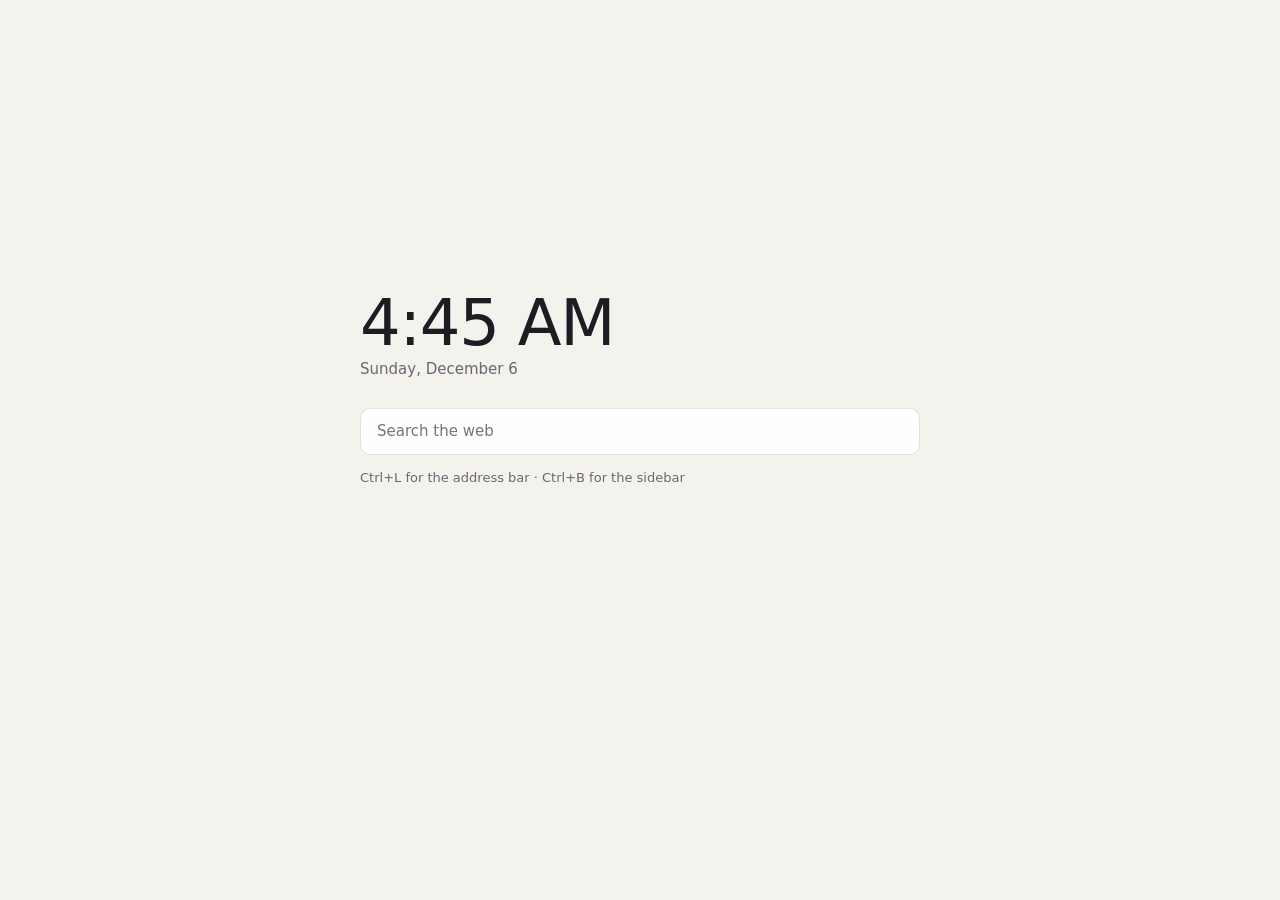
==== src/Lilt.App/NewTab/index.html @ 6a6d755d "Prototype: WinUI 3 shell, WebView2 engine, themes, sidebar, CI Core (theme parser and validator, sid" ====
<!doctype html>
<html lang="en">
<head>
<meta charset="utf-8">
<meta name="viewport" content="width=device-width, initial-scale=1">
<meta http-equiv="Content-Security-Policy" content="default-src 'self'; style-src 'self' 'unsafe-inline'; form-action https://duckduckgo.com">
<title>New tab</title>
<!--
  Lilt's start page. This copy lives in your Lilt data folder (newtab\index.html):
  edit it, add files beside it, or replace it entirely. It is served locally as https://newtab.lilt.example/
  and has no access to Lilt itself.
-->
<style>
  :root {
    color-scheme: light dark;
    --bg: #f4f2ed; --ink: #1e1c22; --muted: #6b6672; --field: #ffffffe6; --line: #1a18201f; --accent: #5b3fd0;
  }
  @media (prefers-color-scheme: dark) {
    :root { --bg: #141318; --ink: #ece9f1; --muted: #a19cab; --field: #2a2733; --line: #ffffff1a; --accent: #c4a7ff; }
  }
  * { box-sizing: border-box; }
  html, body { height: 100%; margin: 0; }
  body {
    display: grid; place-items: center; background: var(--bg); color: var(--ink);
    font: 15px/1.4 "Segoe UI Variable Text", "Segoe UI", system-ui, sans-serif;
  }
  main { width: min(560px, calc(100% - 32px)); margin-top: -12vh; }
  .time { font: 300 64px/1 "Segoe UI Variable Display", "Segoe UI", system-ui, sans-serif; letter-spacing: -0.02em; margin: 0 0 4px; }
  .date { color: var(--muted); margin: 0 0 28px; }
  form { display: flex; }
  input {
    flex: 1; font: inherit; color: inherit; background: var(--field);
    border: 1px solid var(--line); border-radius: 10px; padding: 12px 16px; outline: none;
  }
  input:focus { border-color: var(--accent); }
  p.hint { color: var(--muted); font-size: 13px; margin-top: 14px; }
</style>
</head>
<body>
<main>
  <p class="time" id="time"></p>
  <p class="date" id="date"></p>
  <form action="https://duckduckgo.com/" method="get" role="search">
    <input name="q" placeholder="Search the web" aria-label="Search the web" autocomplete="off">
  </form>
  <p class="hint">Ctrl+L for the address bar · Ctrl+B for the sidebar</p>
</main>
<script src="clock.js"></script>
</body>
</html>
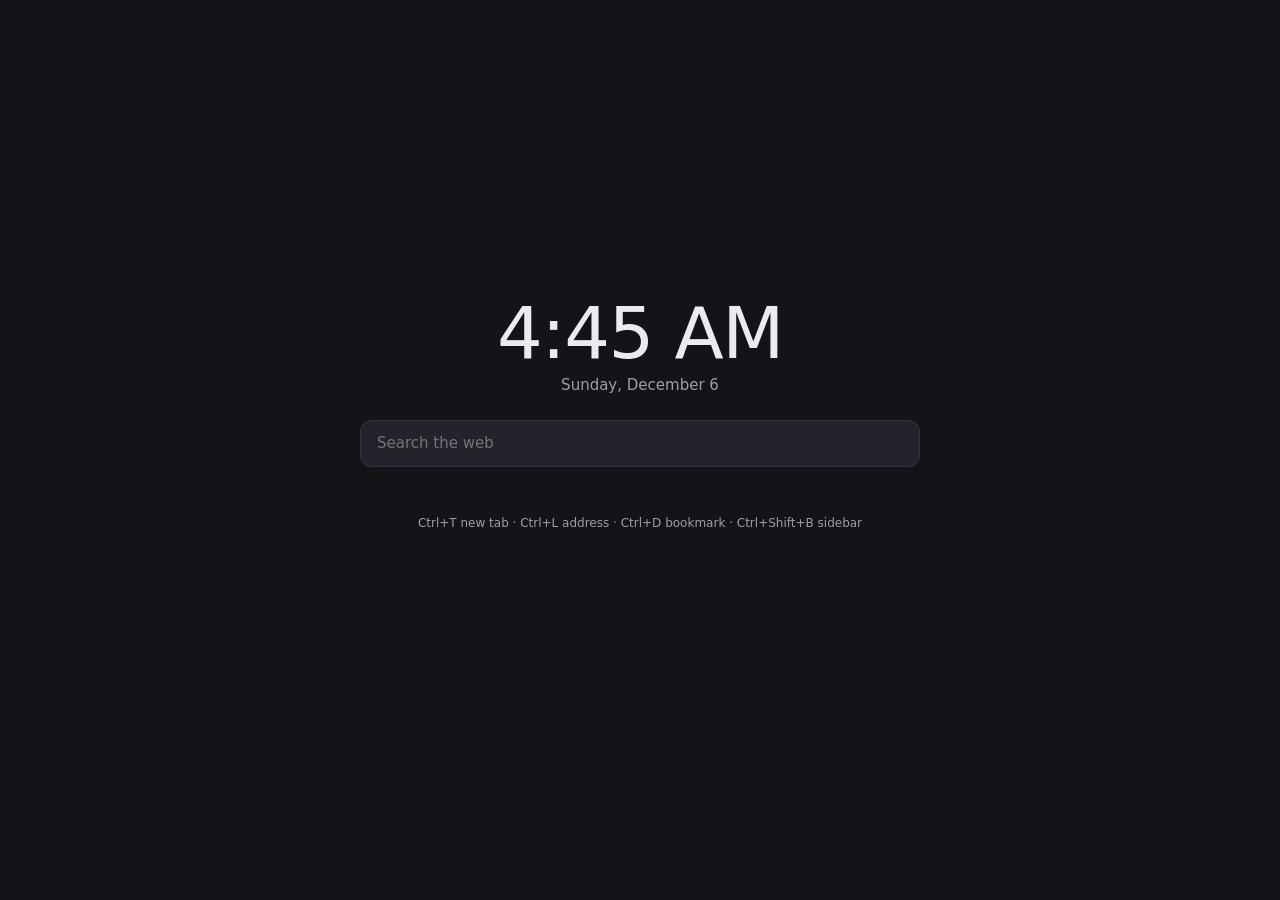
==== commit b8aa306e: "v0.2: tabs with saved sessions, bookmarks and import, home tab layout, glass backdrop, Customize pan" ====
--- a/src/Lilt.App/NewTab/index.html
+++ b/src/Lilt.App/NewTab/index.html
@@ -3,48 +3,29 @@
 <head>
 <meta charset="utf-8">
 <meta name="viewport" content="width=device-width, initial-scale=1">
-<meta http-equiv="Content-Security-Policy" content="default-src 'self'; style-src 'self' 'unsafe-inline'; form-action https://duckduckgo.com">
-<title>New tab</title>
+<meta http-equiv="Content-Security-Policy" content="default-src 'self'; style-src 'self' 'unsafe-inline'; img-src 'self' data:; form-action https://duckduckgo.com">
+<title>Home</title>
 <!--
-  Lilt's start page. This copy lives in your Lilt data folder (newtab\index.html):
-  edit it, add files beside it, or replace it entirely. It is served locally as https://newtab.lilt.example/
-  and has no access to Lilt itself.
+  Lilt's home tab, served locally as https://newtab.lilt.example/ with no access to Lilt itself.
+  Lilt refreshes these files on start. Put your changes in custom.css and custom.js beside them;
+  lilt-data.json (theme colors, layout switches, bookmark tiles) is rewritten whenever they change.
 -->
-<style>
-  :root {
-    color-scheme: light dark;
-    --bg: #f4f2ed; --ink: #1e1c22; --muted: #6b6672; --field: #ffffffe6; --line: #1a18201f; --accent: #5b3fd0;
-  }
-  @media (prefers-color-scheme: dark) {
-    :root { --bg: #141318; --ink: #ece9f1; --muted: #a19cab; --field: #2a2733; --line: #ffffff1a; --accent: #c4a7ff; }
-  }
-  * { box-sizing: border-box; }
-  html, body { height: 100%; margin: 0; }
-  body {
-    display: grid; place-items: center; background: var(--bg); color: var(--ink);
-    font: 15px/1.4 "Segoe UI Variable Text", "Segoe UI", system-ui, sans-serif;
-  }
-  main { width: min(560px, calc(100% - 32px)); margin-top: -12vh; }
-  .time { font: 300 64px/1 "Segoe UI Variable Display", "Segoe UI", system-ui, sans-serif; letter-spacing: -0.02em; margin: 0 0 4px; }
-  .date { color: var(--muted); margin: 0 0 28px; }
-  form { display: flex; }
-  input {
-    flex: 1; font: inherit; color: inherit; background: var(--field);
-    border: 1px solid var(--line); border-radius: 10px; padding: 12px 16px; outline: none;
-  }
-  input:focus { border-color: var(--accent); }
-  p.hint { color: var(--muted); font-size: 13px; margin-top: 14px; }
-</style>
+<link rel="stylesheet" href="home.css">
+<link rel="stylesheet" href="custom.css">
 </head>
 <body>
 <main>
-  <p class="time" id="time"></p>
-  <p class="date" id="date"></p>
-  <form action="https://duckduckgo.com/" method="get" role="search">
+  <section id="clock" hidden>
+    <p class="time" id="time"></p>
+    <p class="date" id="date"></p>
+  </section>
+  <form id="search" action="https://duckduckgo.com/" method="get" role="search" hidden>
     <input name="q" placeholder="Search the web" aria-label="Search the web" autocomplete="off">
   </form>
-  <p class="hint">Ctrl+L for the address bar · Ctrl+B for the sidebar</p>
+  <nav id="tiles" aria-label="Bookmarks" hidden></nav>
+  <p class="hint">Ctrl+T new tab · Ctrl+L address · Ctrl+D bookmark · Ctrl+Shift+B sidebar</p>
 </main>
-<script src="clock.js"></script>
+<script src="home.js"></script>
+<script src="custom.js"></script>
 </body>
 </html>
--- a/src/Lilt.App/NewTab/home.css
+++ b/src/Lilt.App/NewTab/home.css
@@ -0,0 +1,33 @@
+:root {
+  color-scheme: light dark;
+  --background: #141318; --text: #ece9f1; --textMuted: #a19cab; --surfaceRaised: #2a2733cc;
+  --border: #ffffff14; --accent: #c4a7ff; --onAccent: #1a1325; --hover: #ffffff0f;
+}
+* { box-sizing: border-box; }
+html, body { height: 100%; margin: 0; }
+body {
+  display: grid; place-items: center; background: var(--background); color: var(--text);
+  font: 15px/1.4 "Segoe UI Variable Text", "Segoe UI", system-ui, sans-serif;
+}
+body.glass { background: transparent; }
+main { width: min(720px, calc(100% - 32px)); margin-top: -8vh; display: grid; gap: 24px; justify-items: center; }
+.time { font: 300 72px/1 "Segoe UI Variable Display", "Segoe UI", system-ui, sans-serif; letter-spacing: -0.02em; margin: 0; text-align: center; }
+.date { color: var(--textMuted); margin: 6px 0 0; text-align: center; }
+form { width: min(560px, 100%); }
+input {
+  width: 100%; font: inherit; color: inherit; background: var(--surfaceRaised);
+  border: 1px solid var(--border); border-radius: 12px; padding: 12px 16px; outline: none;
+}
+input:focus { border-color: var(--accent); }
+#tiles { display: grid; grid-template-columns: repeat(auto-fill, minmax(92px, 1fr)); gap: 10px; width: 100%; }
+#tiles a {
+  display: grid; justify-items: center; gap: 8px; padding: 12px 6px; border-radius: 12px;
+  color: var(--text); text-decoration: none; font-size: 12px; outline: none;
+}
+#tiles a:hover, #tiles a:focus-visible { background: var(--hover); }
+#tiles .badge {
+  width: 44px; height: 44px; border-radius: 50%; display: grid; place-items: center;
+  background: var(--accent); color: var(--onAccent); font-weight: 600; font-size: 18px;
+}
+#tiles .label { max-width: 100%; overflow: hidden; text-overflow: ellipsis; white-space: nowrap; }
+.hint { color: var(--textMuted); font-size: 12px; margin: 0; }
--- a/src/Lilt.App/NewTab/custom.css
+++ b/src/Lilt.App/NewTab/custom.css
@@ -0,0 +1 @@
+/* Your styles for the home tab. Lilt never overwrites this file. */
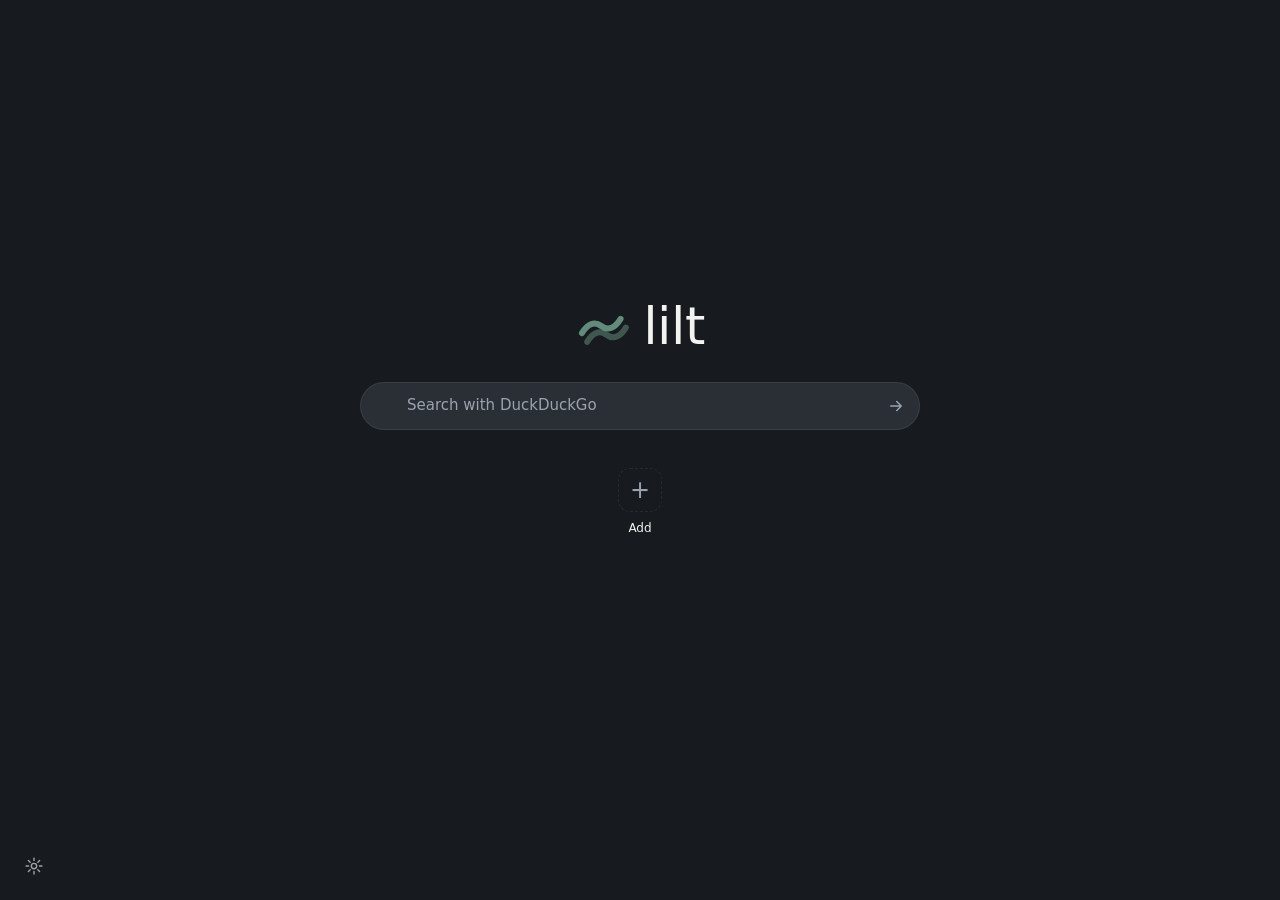
==== commit 359bd794: "Design language (Minimal, Glass, Light; sage palette; icon; tab states), arrangeable toolbar/sidebar" ====
--- a/src/Lilt.App/NewTab/index.html
+++ b/src/Lilt.App/NewTab/index.html
@@ -8,23 +8,34 @@
 <!--
   Lilt's home tab, served locally as https://newtab.lilt.example/ with no access to Lilt itself.
   Lilt refreshes these files on start. Put your changes in custom.css and custom.js beside them;
-  lilt-data.json (theme colors, layout switches, bookmark tiles) is rewritten whenever they change.
+  lilt-data.json (colors, layout, tiles) is rewritten whenever they change.
+  Links to #customize, #add-tile and #remove-tile=<url> are the only things this page can ask Lilt to do.
 -->
 <link rel="stylesheet" href="home.css">
 <link rel="stylesheet" href="custom.css">
 </head>
 <body>
-<main>
+<div id="scenery" aria-hidden="true"></div>
+<main id="main">
+  <h1 id="logo" hidden>
+    <svg viewBox="0 0 64 64" aria-hidden="true"><path class="w1" d="M8 40c6-10 14-14 22-8s16 2 22-8"/><path class="w2" d="M14 50c6-10 14-14 22-8s16 2 22-8"/></svg>
+    <span>lilt</span>
+  </h1>
   <section id="clock" hidden>
     <p class="time" id="time"></p>
     <p class="date" id="date"></p>
   </section>
   <form id="search" action="https://duckduckgo.com/" method="get" role="search" hidden>
-    <input name="q" placeholder="Search the web" aria-label="Search the web" autocomplete="off">
+    <svg class="lens" viewBox="0 0 24 24" aria-hidden="true"><circle cx="10.5" cy="10.5" r="6.5"/><path d="M15.5 15.5 21 21"/></svg>
+    <input name="q" placeholder="Search with DuckDuckGo" aria-label="Search the web" autocomplete="off">
+    <button aria-label="Search"><svg viewBox="0 0 24 24" aria-hidden="true"><path d="M5 12h14M13 6l6 6-6 6"/></svg></button>
   </form>
   <nav id="tiles" aria-label="Bookmarks" hidden></nav>
-  <p class="hint">Ctrl+T new tab · Ctrl+L address · Ctrl+D bookmark · Ctrl+Shift+B sidebar</p>
+  <p id="hint" class="hint" hidden>Ctrl+T new tab · Ctrl+L address · Ctrl+D bookmark · Ctrl+Shift+B sidebar · Ctrl+Shift+, customize</p>
 </main>
+<a id="gear" href="#customize" title="Customize" aria-label="Customize" hidden>
+  <svg viewBox="0 0 24 24" aria-hidden="true"><circle cx="12" cy="12" r="3.2"/><path d="M12 2.5v3M12 18.5v3M2.5 12h3M18.5 12h3M5.3 5.3l2.1 2.1M16.6 16.6l2.1 2.1M5.3 18.7l2.1-2.1M16.6 7.4l2.1-2.1"/></svg>
+</a>
 <script src="home.js"></script>
 <script src="custom.js"></script>
 </body>
--- a/src/Lilt.App/NewTab/home.css
+++ b/src/Lilt.App/NewTab/home.css
@@ -1,33 +1,72 @@
 :root {
-  color-scheme: light dark;
-  --background: #141318; --text: #ece9f1; --textMuted: #a19cab; --surfaceRaised: #2a2733cc;
-  --border: #ffffff14; --accent: #c4a7ff; --onAccent: #1a1325; --hover: #ffffff0f;
+  color-scheme: dark;
+  --background: #171A1E; --text: #F3F4F1; --textMuted: #9AA3AD; --surfaceRaised: #2A2F36;
+  --border: #FFFFFF12; --accent: #638B7B; --onAccent: #F3F4F1; --hover: #FFFFFF0D;
+  --radius: 10px; --font: "Segoe UI Variable Text", "Segoe UI", system-ui, sans-serif;
 }
 * { box-sizing: border-box; }
 html, body { height: 100%; margin: 0; }
 body {
-  display: grid; place-items: center; background: var(--background); color: var(--text);
-  font: 15px/1.4 "Segoe UI Variable Text", "Segoe UI", system-ui, sans-serif;
+  display: grid; place-items: center; background: var(--background) center / cover no-repeat; color: var(--text);
+  font: 15px/1.45 var(--font); overflow: hidden;
 }
-body.glass { background: transparent; }
-main { width: min(720px, calc(100% - 32px)); margin-top: -8vh; display: grid; gap: 24px; justify-items: center; }
+body.glass { background-color: transparent; }
+#scenery { position: fixed; inset: 0; z-index: -1; }
+#scenery svg { width: 100%; height: 100%; display: block; }
+main { width: min(680px, calc(100% - 32px)); margin-top: -6vh; display: grid; gap: 28px; justify-items: center; }
+[hidden] { display: none !important; }
+
+#logo { display: flex; align-items: center; gap: 12px; margin: 0; font: 300 52px/1 "Segoe UI Variable Display", "Segoe UI", system-ui, sans-serif; letter-spacing: -0.01em; }
+#logo svg { width: 56px; height: 56px; fill: none; stroke-width: 7; stroke-linecap: round; }
+#logo .w1 { stroke: var(--accent); }
+#logo .w2 { stroke: var(--accent); opacity: .55; }
+
 .time { font: 300 72px/1 "Segoe UI Variable Display", "Segoe UI", system-ui, sans-serif; letter-spacing: -0.02em; margin: 0; text-align: center; }
 .date { color: var(--textMuted); margin: 6px 0 0; text-align: center; }
-form { width: min(560px, 100%); }
+
+form { width: min(560px, 100%); position: relative; }
 input {
-  width: 100%; font: inherit; color: inherit; background: var(--surfaceRaised);
-  border: 1px solid var(--border); border-radius: 12px; padding: 12px 16px; outline: none;
+  width: 100%; font: inherit; color: inherit; background: var(--surfaceRaised); border: 1px solid var(--border);
+  border-radius: 999px; padding: 12px 52px 12px 46px; outline: none;
+  backdrop-filter: blur(18px);
 }
+input::placeholder { color: var(--textMuted); }
 input:focus { border-color: var(--accent); }
-#tiles { display: grid; grid-template-columns: repeat(auto-fill, minmax(92px, 1fr)); gap: 10px; width: 100%; }
-#tiles a {
-  display: grid; justify-items: center; gap: 8px; padding: 12px 6px; border-radius: 12px;
+form svg { fill: none; stroke: currentColor; stroke-width: 2; stroke-linecap: round; stroke-linejoin: round; }
+.lens { position: absolute; left: 16px; top: 50%; width: 18px; height: 18px; transform: translateY(-50%); color: var(--textMuted); pointer-events: none; }
+form button {
+  position: absolute; right: 6px; top: 50%; transform: translateY(-50%); width: 36px; height: 36px; border-radius: 50%;
+  border: 0; background: transparent; color: var(--textMuted); cursor: pointer; display: grid; place-items: center;
+}
+form button:hover, form button:focus-visible { background: var(--hover); color: var(--text); outline: none; }
+form button svg { width: 18px; height: 18px; }
+
+#tiles { display: flex; flex-wrap: wrap; justify-content: center; gap: 6px; width: 100%; }
+#tiles .tile { position: relative; }
+#tiles a.open {
+  display: grid; justify-items: center; gap: 8px; width: 84px; padding: 10px 4px; border-radius: var(--radius);
   color: var(--text); text-decoration: none; font-size: 12px; outline: none;
 }
-#tiles a:hover, #tiles a:focus-visible { background: var(--hover); }
+#tiles a.open:hover, #tiles a.open:focus-visible { background: var(--hover); }
 #tiles .badge {
-  width: 44px; height: 44px; border-radius: 50%; display: grid; place-items: center;
-  background: var(--accent); color: var(--onAccent); font-weight: 600; font-size: 18px;
+  width: 44px; height: 44px; border-radius: 12px; display: grid; place-items: center; overflow: hidden;
+  background: var(--surfaceRaised); border: 1px solid var(--border); color: var(--text); font-weight: 600; font-size: 18px;
 }
+#tiles .badge img { width: 24px; height: 24px; }
+#tiles .add .badge { background: transparent; border-style: dashed; color: var(--textMuted); font-weight: 300; font-size: 24px; }
+#tiles .add { color: var(--textMuted); }
 #tiles .label { max-width: 100%; overflow: hidden; text-overflow: ellipsis; white-space: nowrap; }
+#tiles .remove {
+  position: absolute; top: 2px; right: 6px; width: 20px; height: 20px; border-radius: 50%; display: grid; place-items: center;
+  background: var(--surfaceRaised); color: var(--textMuted); text-decoration: none; font-size: 13px; line-height: 1; opacity: 0;
+}
+#tiles .tile:hover .remove, #tiles .remove:focus-visible { opacity: 1; }
 .hint { color: var(--textMuted); font-size: 12px; margin: 0; }
+
+#gear {
+  position: fixed; left: 16px; bottom: 16px; width: 36px; height: 36px; border-radius: 50%; display: grid; place-items: center;
+  color: var(--textMuted); background: transparent;
+}
+#gear:hover, #gear:focus-visible { background: var(--hover); color: var(--text); outline: none; }
+#gear svg { width: 20px; height: 20px; fill: none; stroke: currentColor; stroke-width: 1.7; stroke-linecap: round; }
+@media (prefers-reduced-motion: no-preference) { #tiles a.open, #gear, form button { transition: background .15s; } }
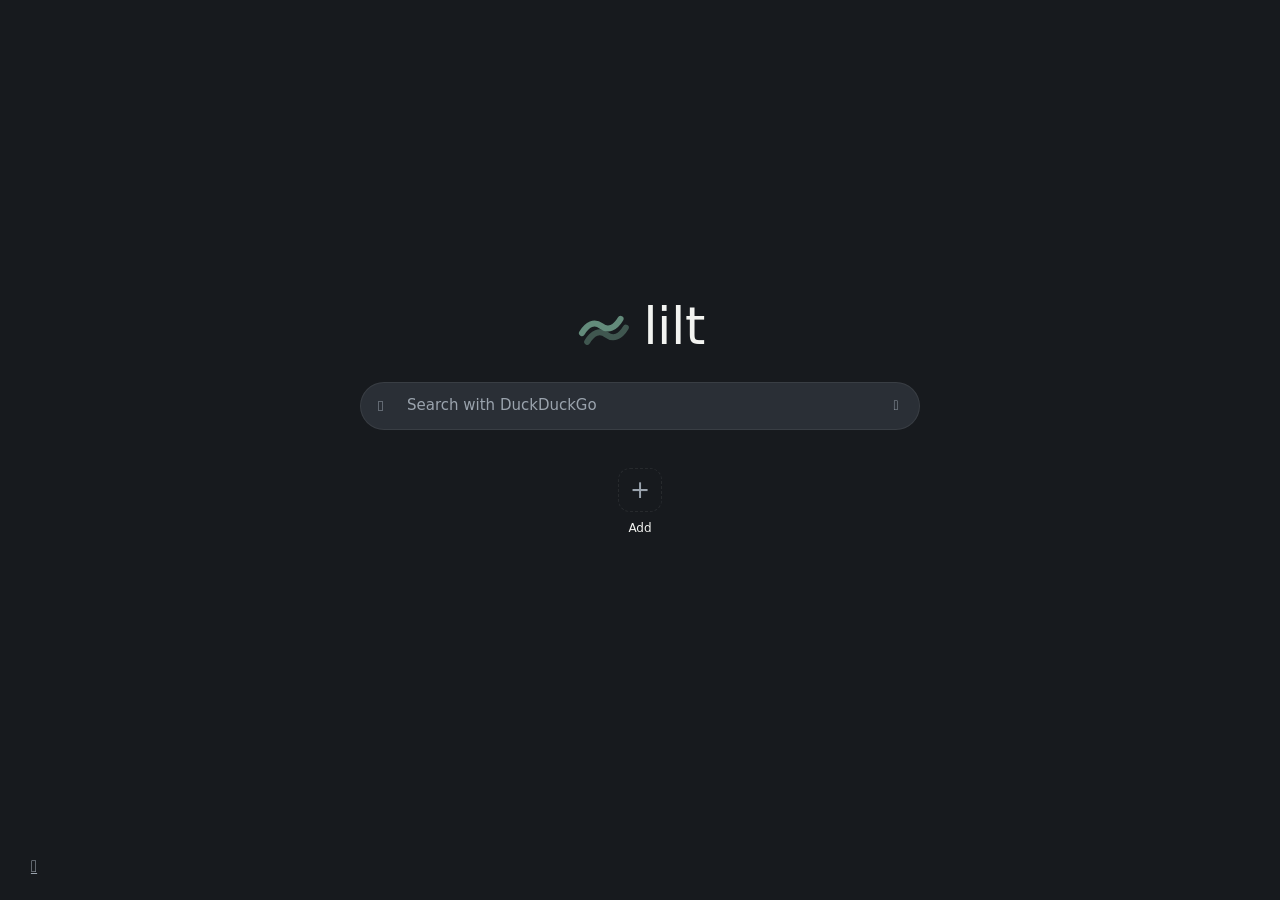
==== commit 0bc3defc: "Fix shutdown crash in efficiency mode; icon-font glyphs on the home page; docs for v0.3; keep key lo" ====
--- a/src/Lilt.App/NewTab/index.html
+++ b/src/Lilt.App/NewTab/index.html
@@ -26,15 +26,15 @@
     <p class="date" id="date"></p>
   </section>
   <form id="search" action="https://duckduckgo.com/" method="get" role="search" hidden>
-    <svg class="lens" viewBox="0 0 24 24" aria-hidden="true"><circle cx="10.5" cy="10.5" r="6.5"/><path d="M15.5 15.5 21 21"/></svg>
+    <span class="icon lens" aria-hidden="true">&#xE721;</span>
     <input name="q" placeholder="Search with DuckDuckGo" aria-label="Search the web" autocomplete="off">
-    <button aria-label="Search"><svg viewBox="0 0 24 24" aria-hidden="true"><path d="M5 12h14M13 6l6 6-6 6"/></svg></button>
+    <button aria-label="Search"><span class="icon" aria-hidden="true">&#xE72A;</span></button>
   </form>
   <nav id="tiles" aria-label="Bookmarks" hidden></nav>
   <p id="hint" class="hint" hidden>Ctrl+T new tab · Ctrl+L address · Ctrl+D bookmark · Ctrl+Shift+B sidebar · Ctrl+Shift+, customize</p>
 </main>
 <a id="gear" href="#customize" title="Customize" aria-label="Customize" hidden>
-  <svg viewBox="0 0 24 24" aria-hidden="true"><circle cx="12" cy="12" r="3.2"/><path d="M12 2.5v3M12 18.5v3M2.5 12h3M18.5 12h3M5.3 5.3l2.1 2.1M16.6 16.6l2.1 2.1M5.3 18.7l2.1-2.1M16.6 7.4l2.1-2.1"/></svg>
+  <span class="icon" aria-hidden="true">&#xE713;</span>
 </a>
 <script src="home.js"></script>
 <script src="custom.js"></script>
--- a/src/Lilt.App/NewTab/home.css
+++ b/src/Lilt.App/NewTab/home.css
@@ -32,14 +32,15 @@
 }
 input::placeholder { color: var(--textMuted); }
 input:focus { border-color: var(--accent); }
-form svg { fill: none; stroke: currentColor; stroke-width: 2; stroke-linecap: round; stroke-linejoin: round; }
-.lens { position: absolute; left: 16px; top: 50%; width: 18px; height: 18px; transform: translateY(-50%); color: var(--textMuted); pointer-events: none; }
+/* Windows' own icon font, so the page needs no image files for its icons. */
+.icon { font-family: "Segoe Fluent Icons", "Segoe MDL2 Assets"; font-style: normal; line-height: 1; }
+.lens { position: absolute; z-index: 1; left: 18px; top: 50%; font-size: 15px; transform: translateY(-50%); color: var(--textMuted); pointer-events: none; }
 form button {
   position: absolute; right: 6px; top: 50%; transform: translateY(-50%); width: 36px; height: 36px; border-radius: 50%;
   border: 0; background: transparent; color: var(--textMuted); cursor: pointer; display: grid; place-items: center;
 }
 form button:hover, form button:focus-visible { background: var(--hover); color: var(--text); outline: none; }
-form button svg { width: 18px; height: 18px; }
+form button .icon { font-size: 14px; }
 
 #tiles { display: flex; flex-wrap: wrap; justify-content: center; gap: 6px; width: 100%; }
 #tiles .tile { position: relative; }
@@ -68,5 +69,5 @@
   color: var(--textMuted); background: transparent;
 }
 #gear:hover, #gear:focus-visible { background: var(--hover); color: var(--text); outline: none; }
-#gear svg { width: 20px; height: 20px; fill: none; stroke: currentColor; stroke-width: 1.7; stroke-linecap: round; }
+#gear .icon { font-size: 17px; }
 @media (prefers-reduced-motion: no-preference) { #tiles a.open, #gear, form button { transition: background .15s; } }
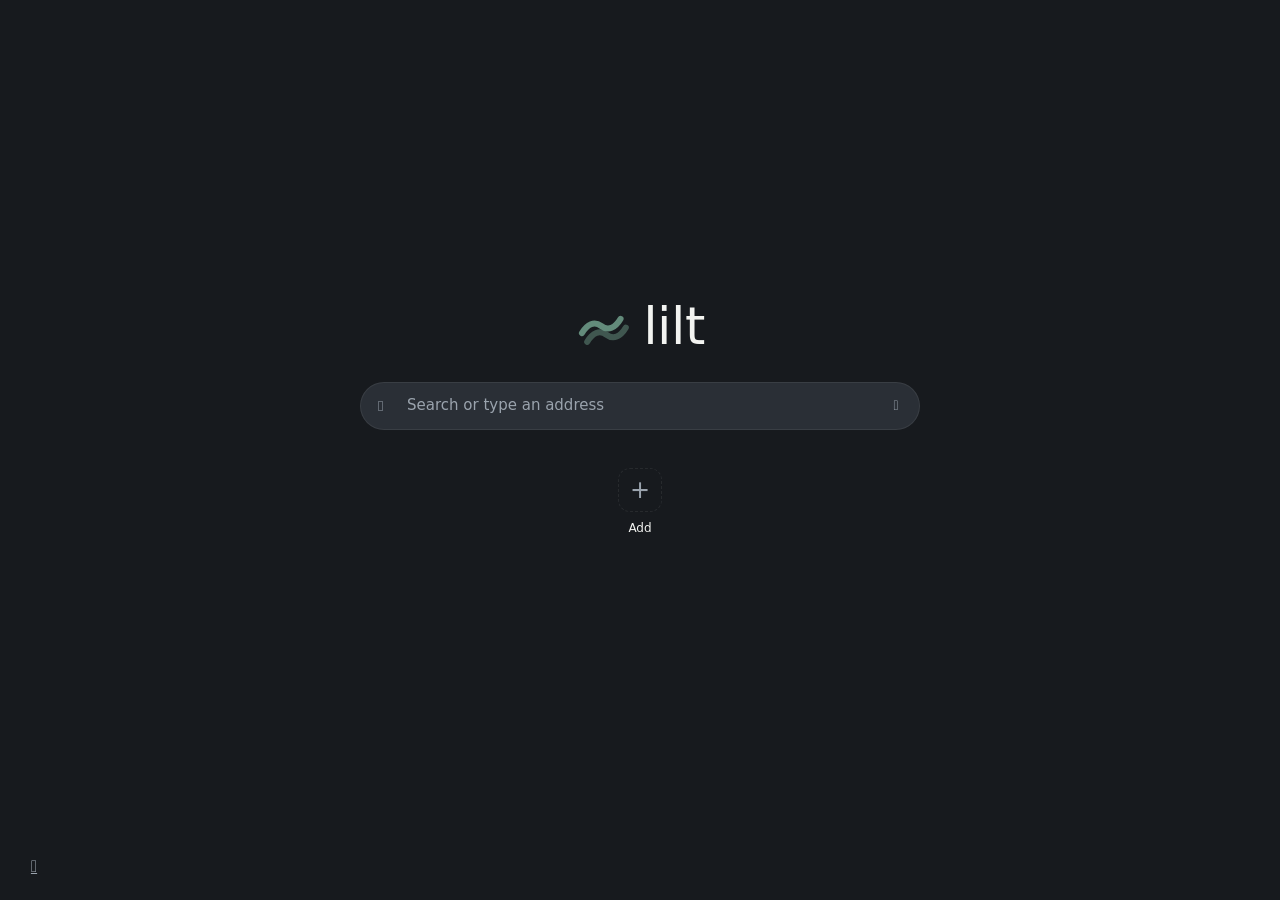
==== commit a3e98f69: "v0.5: password exports never become bookmarks (and leftovers can be removed); address-bar completion" ====
--- a/src/Lilt.App/NewTab/index.html
+++ b/src/Lilt.App/NewTab/index.html
@@ -3,13 +3,13 @@
 <head>
 <meta charset="utf-8">
 <meta name="viewport" content="width=device-width, initial-scale=1">
-<meta http-equiv="Content-Security-Policy" content="default-src 'self'; style-src 'self' 'unsafe-inline'; img-src 'self' data:; form-action https://duckduckgo.com">
+<meta http-equiv="Content-Security-Policy" content="default-src 'self'; style-src 'self' 'unsafe-inline'; img-src 'self' data:; form-action 'none'">
 <title>Home</title>
 <!--
   Lilt's home tab, served locally as https://newtab.lilt.example/ with no access to Lilt itself.
   Lilt refreshes these files on start. Put your changes in custom.css and custom.js beside them;
   lilt-data.json (colors, layout, tiles) is rewritten whenever they change.
-  Links to #customize, #add-tile and #remove-tile=<url> are the only things this page can ask Lilt to do.
+  Links to #customize, #add-tile, #remove-tile=<url> and #go=<text> are the only things this page can ask Lilt to do.
 -->
 <link rel="stylesheet" href="home.css">
 <link rel="stylesheet" href="custom.css">
@@ -25,13 +25,13 @@
     <p class="time" id="time"></p>
     <p class="date" id="date"></p>
   </section>
-  <form id="search" action="https://duckduckgo.com/" method="get" role="search" hidden>
+  <form id="search" role="search" hidden>
     <span class="icon lens" aria-hidden="true">&#xE721;</span>
-    <input name="q" placeholder="Search with DuckDuckGo" aria-label="Search the web" autocomplete="off">
+    <input name="q" placeholder="Search or type an address" aria-label="Search the web or go to an address" autocomplete="off">
     <button aria-label="Search"><span class="icon" aria-hidden="true">&#xE72A;</span></button>
   </form>
   <nav id="tiles" aria-label="Bookmarks" hidden></nav>
-  <p id="hint" class="hint" hidden>Ctrl+T new tab · Ctrl+L address · Ctrl+D bookmark · Ctrl+Shift+B sidebar · Ctrl+Shift+, customize</p>
+  <p id="hint" class="hint" hidden>Ctrl+K find anything · Ctrl+T new tab · Ctrl+L address · Ctrl+D bookmark · Ctrl+Shift+, customize</p>
 </main>
 <a id="gear" href="#customize" title="Customize" aria-label="Customize" hidden>
   <span class="icon" aria-hidden="true">&#xE713;</span>
